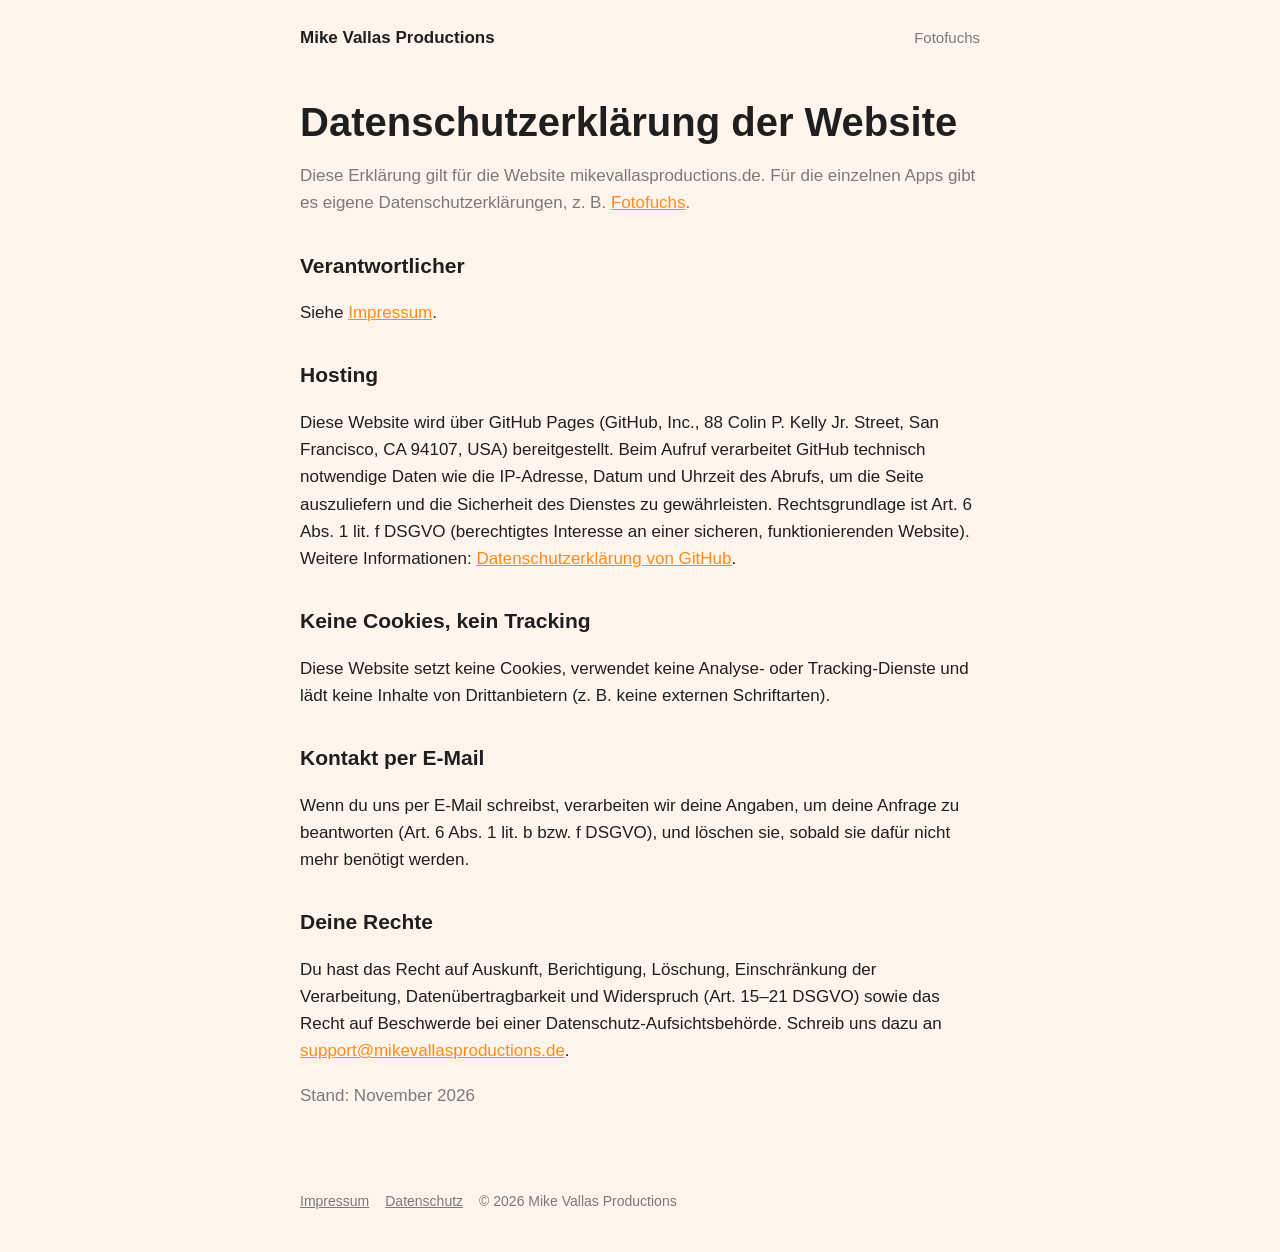
==== datenschutz/index.html @ 7e83cf75 "Website: Übersicht, Impressum, Datenschutz, Fotofuchs-Seiten Co-Authored-By: Claude Opus 5.5 <norepl" ====
<!doctype html>
<html lang="de">
<head>
<meta charset="utf-8">
<meta name="viewport" content="width=device-width, initial-scale=1">
<title>Datenschutz – Mike Vallas Productions</title>
<link rel="stylesheet" href="../style.css">
<link rel="icon" href="../fotofuchs/icon.png">
</head>
<body>
<header><a class="brand" href="../">Mike Vallas Productions</a><nav><a href="../fotofuchs/">Fotofuchs</a></nav></header>
<main>
<h1>Datenschutz­erklärung der Website</h1>
<p class="muted">Diese Erklärung gilt für die Website mikevallasproductions.de. Für die einzelnen Apps gibt es eigene Datenschutzerklärungen, z.&nbsp;B. <a href="../fotofuchs/datenschutz/">Fotofuchs</a>.</p>
<h2>Verantwortlicher</h2>
<p>Siehe <a href="../impressum/">Impressum</a>.</p>
<h2>Hosting</h2>
<p>Diese Website wird über GitHub Pages (GitHub, Inc., 88 Colin P. Kelly Jr. Street, San Francisco, CA 94107, USA) bereitgestellt. Beim Aufruf verarbeitet GitHub technisch notwendige Daten wie die IP-Adresse, Datum und Uhrzeit des Abrufs, um die Seite auszuliefern und die Sicherheit des Dienstes zu gewährleisten. Rechtsgrundlage ist Art. 6 Abs. 1 lit. f DSGVO (berechtigtes Interesse an einer sicheren, funktionierenden Website). Weitere Informationen: <a href="https://docs.github.com/de/site-policy/privacy-policies/github-general-privacy-statement">Datenschutzerklärung von GitHub</a>.</p>
<h2>Keine Cookies, kein Tracking</h2>
<p>Diese Website setzt keine Cookies, verwendet keine Analyse- oder Tracking-Dienste und lädt keine Inhalte von Drittanbietern (z.&nbsp;B. keine externen Schriftarten).</p>
<h2>Kontakt per E-Mail</h2>
<p>Wenn du uns per E-Mail schreibst, verarbeiten wir deine Angaben, um deine Anfrage zu beantworten (Art. 6 Abs. 1 lit. b bzw. f DSGVO), und löschen sie, sobald sie dafür nicht mehr benötigt werden.</p>
<h2>Deine Rechte</h2>
<p>Du hast das Recht auf Auskunft, Berichtigung, Löschung, Einschränkung der Verarbeitung, Datenübertragbarkeit und Widerspruch (Art. 15–21 DSGVO) sowie das Recht auf Beschwerde bei einer Datenschutz-Aufsichtsbehörde. Schreib uns dazu an <a href="mailto:support@mikevallasproductions.de">support@mikevallasproductions.de</a>.</p>
<p class="muted">Stand: November 2026</p>

</main>
<footer><a href="../impressum/">Impressum</a><a href="../datenschutz/">Datenschutz</a>© 2026 Mike Vallas Productions</footer>
</body>
</html>
---- style.css ----
:root{--bg:#fff5ec;--card:#fff;--text:#1f1f1f;--muted:#7a7a7a;--border:#ece0d5;--accent:#ff8c1a}
@media (prefers-color-scheme:dark){:root{--bg:#1c1814;--card:#262019;--text:#f3ece6;--muted:#a89c91;--border:#3a3128}}
*{box-sizing:border-box}
html{-webkit-text-size-adjust:100%}
body{margin:0;background:var(--bg);color:var(--text);font:17px/1.6 ui-rounded,-apple-system,BlinkMacSystemFont,"SF Pro Rounded","Segoe UI",Roboto,sans-serif}
main{max-width:720px;margin:0 auto;padding:40px 20px 64px}
header{max-width:720px;margin:0 auto;padding:24px 20px 0;display:flex;justify-content:space-between;align-items:center;gap:12px;flex-wrap:wrap}
header a.brand{font-weight:800;color:var(--text);text-decoration:none}
nav a{color:var(--muted);text-decoration:none;margin-left:16px;font-size:15px}
nav a:hover{color:var(--text)}
h1{font-size:clamp(28px,6vw,40px);line-height:1.15;margin:8px 0 16px;font-weight:800}
h2{font-size:21px;margin:32px 0 8px}
p,li{color:var(--text)}
.muted{color:var(--muted)}
a{color:var(--accent)}
.card{background:var(--card);border:2px solid var(--border);border-radius:20px;padding:20px 22px;margin:16px 0;text-decoration:none;color:var(--text);display:flex;gap:16px;align-items:center}
.card:hover{border-color:var(--accent)}
.icon{width:56px;height:56px;border-radius:14px;flex:none}
.btn{display:inline-block;background:var(--accent);color:#fff;font-weight:700;text-decoration:none;padding:14px 26px;border-radius:999px;margin:8px 0}
footer{max-width:720px;margin:0 auto;padding:0 20px 40px;color:var(--muted);font-size:14px}
footer a{color:var(--muted);margin-right:16px}
dl dt{font-weight:700;margin-top:16px}dl dd{margin:4px 0 0}
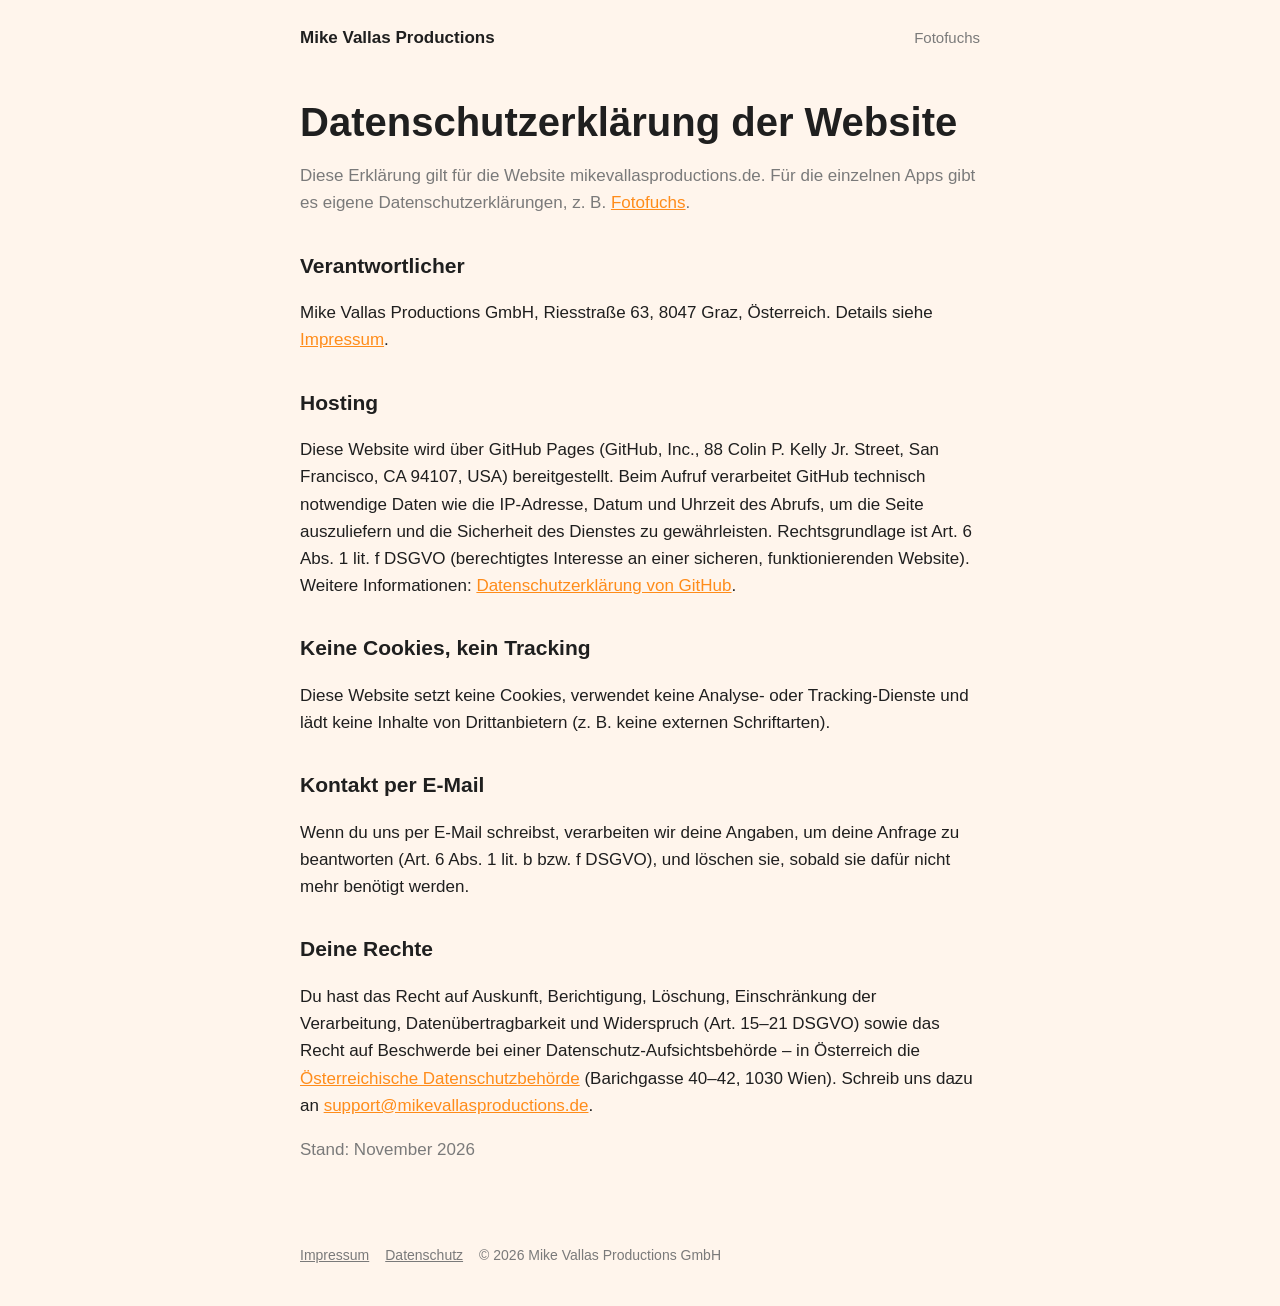
==== commit 75c8efd3: "Impressum und Datenschutz für Mike Vallas Productions GmbH (Österreich) Co-Authored-By: Claude Opus " ====
--- a/datenschutz/index.html
+++ b/datenschutz/index.html
@@ -13,7 +13,7 @@
 <h1>Datenschutz­erklärung der Website</h1>
 <p class="muted">Diese Erklärung gilt für die Website mikevallasproductions.de. Für die einzelnen Apps gibt es eigene Datenschutzerklärungen, z.&nbsp;B. <a href="../fotofuchs/datenschutz/">Fotofuchs</a>.</p>
 <h2>Verantwortlicher</h2>
-<p>Siehe <a href="../impressum/">Impressum</a>.</p>
+<p>Mike Vallas Productions GmbH, Riesstraße 63, 8047 Graz, Österreich. Details siehe <a href="../impressum/">Impressum</a>.</p>
 <h2>Hosting</h2>
 <p>Diese Website wird über GitHub Pages (GitHub, Inc., 88 Colin P. Kelly Jr. Street, San Francisco, CA 94107, USA) bereitgestellt. Beim Aufruf verarbeitet GitHub technisch notwendige Daten wie die IP-Adresse, Datum und Uhrzeit des Abrufs, um die Seite auszuliefern und die Sicherheit des Dienstes zu gewährleisten. Rechtsgrundlage ist Art. 6 Abs. 1 lit. f DSGVO (berechtigtes Interesse an einer sicheren, funktionierenden Website). Weitere Informationen: <a href="https://docs.github.com/de/site-policy/privacy-policies/github-general-privacy-statement">Datenschutzerklärung von GitHub</a>.</p>
 <h2>Keine Cookies, kein Tracking</h2>
@@ -21,10 +21,10 @@
 <h2>Kontakt per E-Mail</h2>
 <p>Wenn du uns per E-Mail schreibst, verarbeiten wir deine Angaben, um deine Anfrage zu beantworten (Art. 6 Abs. 1 lit. b bzw. f DSGVO), und löschen sie, sobald sie dafür nicht mehr benötigt werden.</p>
 <h2>Deine Rechte</h2>
-<p>Du hast das Recht auf Auskunft, Berichtigung, Löschung, Einschränkung der Verarbeitung, Datenübertragbarkeit und Widerspruch (Art. 15–21 DSGVO) sowie das Recht auf Beschwerde bei einer Datenschutz-Aufsichtsbehörde. Schreib uns dazu an <a href="mailto:support@mikevallasproductions.de">support@mikevallasproductions.de</a>.</p>
+<p>Du hast das Recht auf Auskunft, Berichtigung, Löschung, Einschränkung der Verarbeitung, Datenübertragbarkeit und Widerspruch (Art. 15–21 DSGVO) sowie das Recht auf Beschwerde bei einer Datenschutz-Aufsichtsbehörde – in Österreich die <a href="https://www.dsb.gv.at">Österreichische Datenschutzbehörde</a> (Barichgasse 40–42, 1030 Wien). Schreib uns dazu an <a href="mailto:support@mikevallasproductions.de">support@mikevallasproductions.de</a>.</p>
 <p class="muted">Stand: November 2026</p>
 
 </main>
-<footer><a href="../impressum/">Impressum</a><a href="../datenschutz/">Datenschutz</a>© 2026 Mike Vallas Productions</footer>
+<footer><a href="../impressum/">Impressum</a><a href="../datenschutz/">Datenschutz</a>© 2026 Mike Vallas Productions GmbH</footer>
 </body>
 </html>
